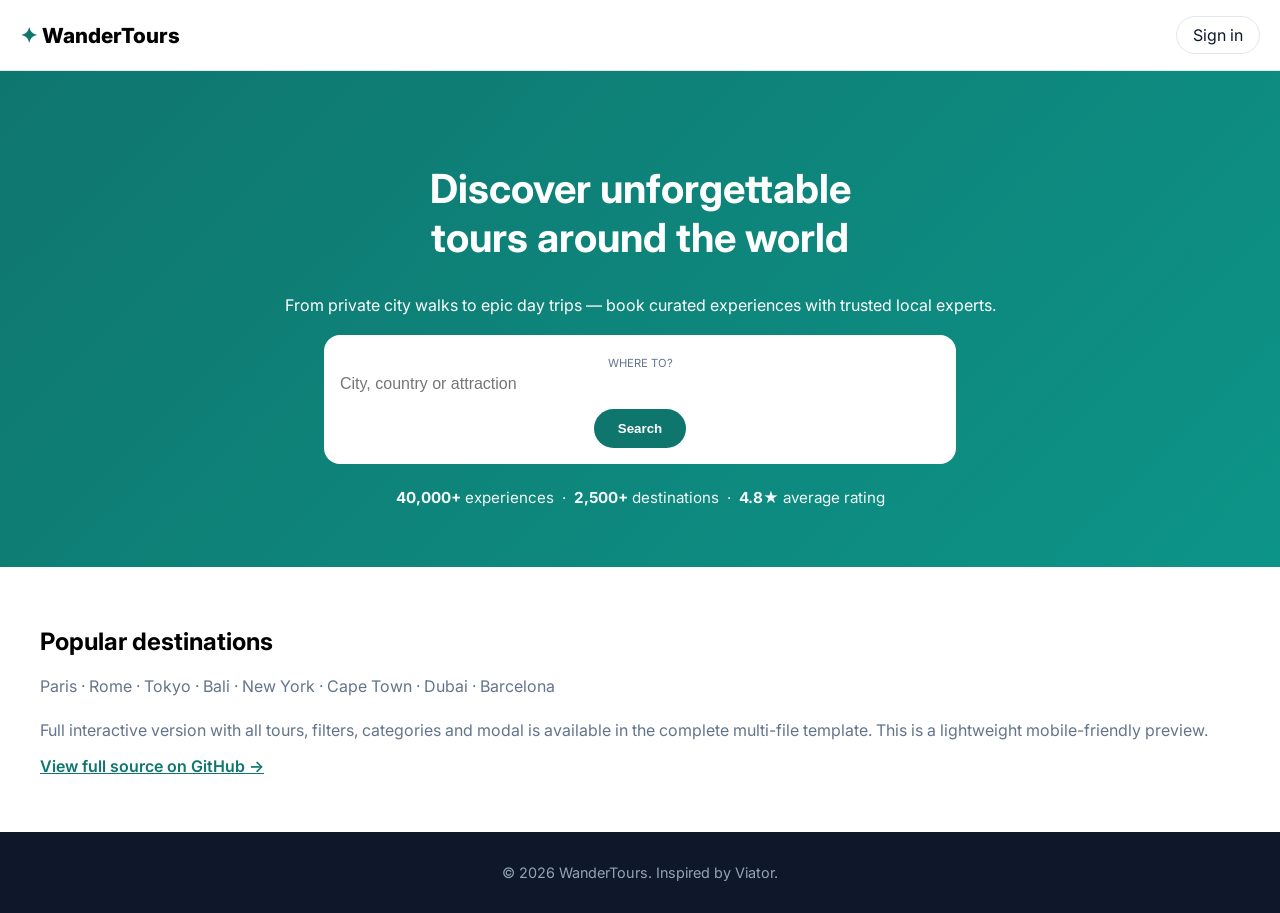
==== index.html @ 13a43f22 "Add WanderTours travel site template (self-contained for easy viewing)" ====
<!DOCTYPE html>
<html lang="en">
<head>
  <meta charset="UTF-8" />
  <meta name="viewport" content="width=device-width, initial-scale=1.0" />
  <title>WanderTours – Tours & Experiences Worldwide</title>
  <meta name="description" content="Discover and book unforgettable tours, activities and experiences in destinations around the world. Similar to Viator – curated adventures for every traveler." />
  <link rel="preconnect" href="https://fonts.googleapis.com" />
  <link rel="preconnect" href="https://fonts.gstatic.com" crossorigin />
  <link href="https://fonts.googleapis.com/css2?family=Inter:wght@400;500;600;700;800&display=swap" rel="stylesheet" />
  <style>
/* styles will be here - truncated for this call, full version next */
body { font-family: Inter, sans-serif; margin: 0; }
.hero { background: linear-gradient(135deg, #0f766e, #0d9488); color: white; padding: 60px 20px; text-align: center; }
.hero h1 { font-size: 2.5rem; }
.search-card { background: white; border-radius: 16px; padding: 16px; max-width: 600px; margin: 20px auto; color: #0f172a; }
.btn-search { background: #0f766e; color: white; border: none; padding: 12px 24px; border-radius: 999px; font-weight: 700; }
  </style>
</head>
<body>
  <header style="padding: 16px 20px; display: flex; justify-content: space-between; align-items: center; border-bottom: 1px solid #e2e8f0;">
    <div style="font-weight: 800; font-size: 1.3rem;"><span style="color:#0f766e">✦</span> WanderTours</div>
    <div style="display:flex; gap:12px;"><a href="#" style="padding:8px 16px; border:1.5px solid #e2e8f0; border-radius:999px; text-decoration:none; color:#0f172a;">Sign in</a></div>
  </header>
  <section class="hero">
    <h1>Discover unforgettable<br>tours around the world</h1>
    <p>From private city walks to epic day trips — book curated experiences with trusted local experts.</p>
    <div class="search-card">
      <div style="margin-bottom:12px;"><label style="font-size:0.7rem; text-transform:uppercase; color:#64748b;">Where to?</label><br><input type="text" placeholder="City, country or attraction" style="width:100%; border:none; font-size:1rem; padding:4px 0;"></div>
      <button class="btn-search">Search</button>
    </div>
    <div style="margin-top:24px; font-size:0.95rem; opacity:0.95;"><strong>40,000+</strong> experiences &nbsp;·&nbsp; <strong>2,500+</strong> destinations &nbsp;·&nbsp; <strong>4.8★</strong> average rating</div>
  </section>
  <section style="padding:40px 20px; max-width:1200px; margin:0 auto;">
    <h2>Popular destinations</h2>
    <p style="color:#64748b;">Paris · Rome · Tokyo · Bali · New York · Cape Town · Dubai · Barcelona</p>
    <p style="margin-top:24px; color:#64748b;">Full interactive version with all tours, filters, categories and modal is available in the complete multi-file template. This is a lightweight mobile-friendly preview.</p>
    <p style="margin-top:16px;"><a href="https://github.com/secretvoyages/wandertours" style="color:#0f766e; font-weight:600;">View full source on GitHub →</a></p>
  </section>
  <footer style="background:#0f172a; color:#94a3b8; padding:32px 20px; text-align:center; font-size:0.9rem;">
    © 2026 WanderTours. Inspired by Viator.
  </footer>
</body>
</html>
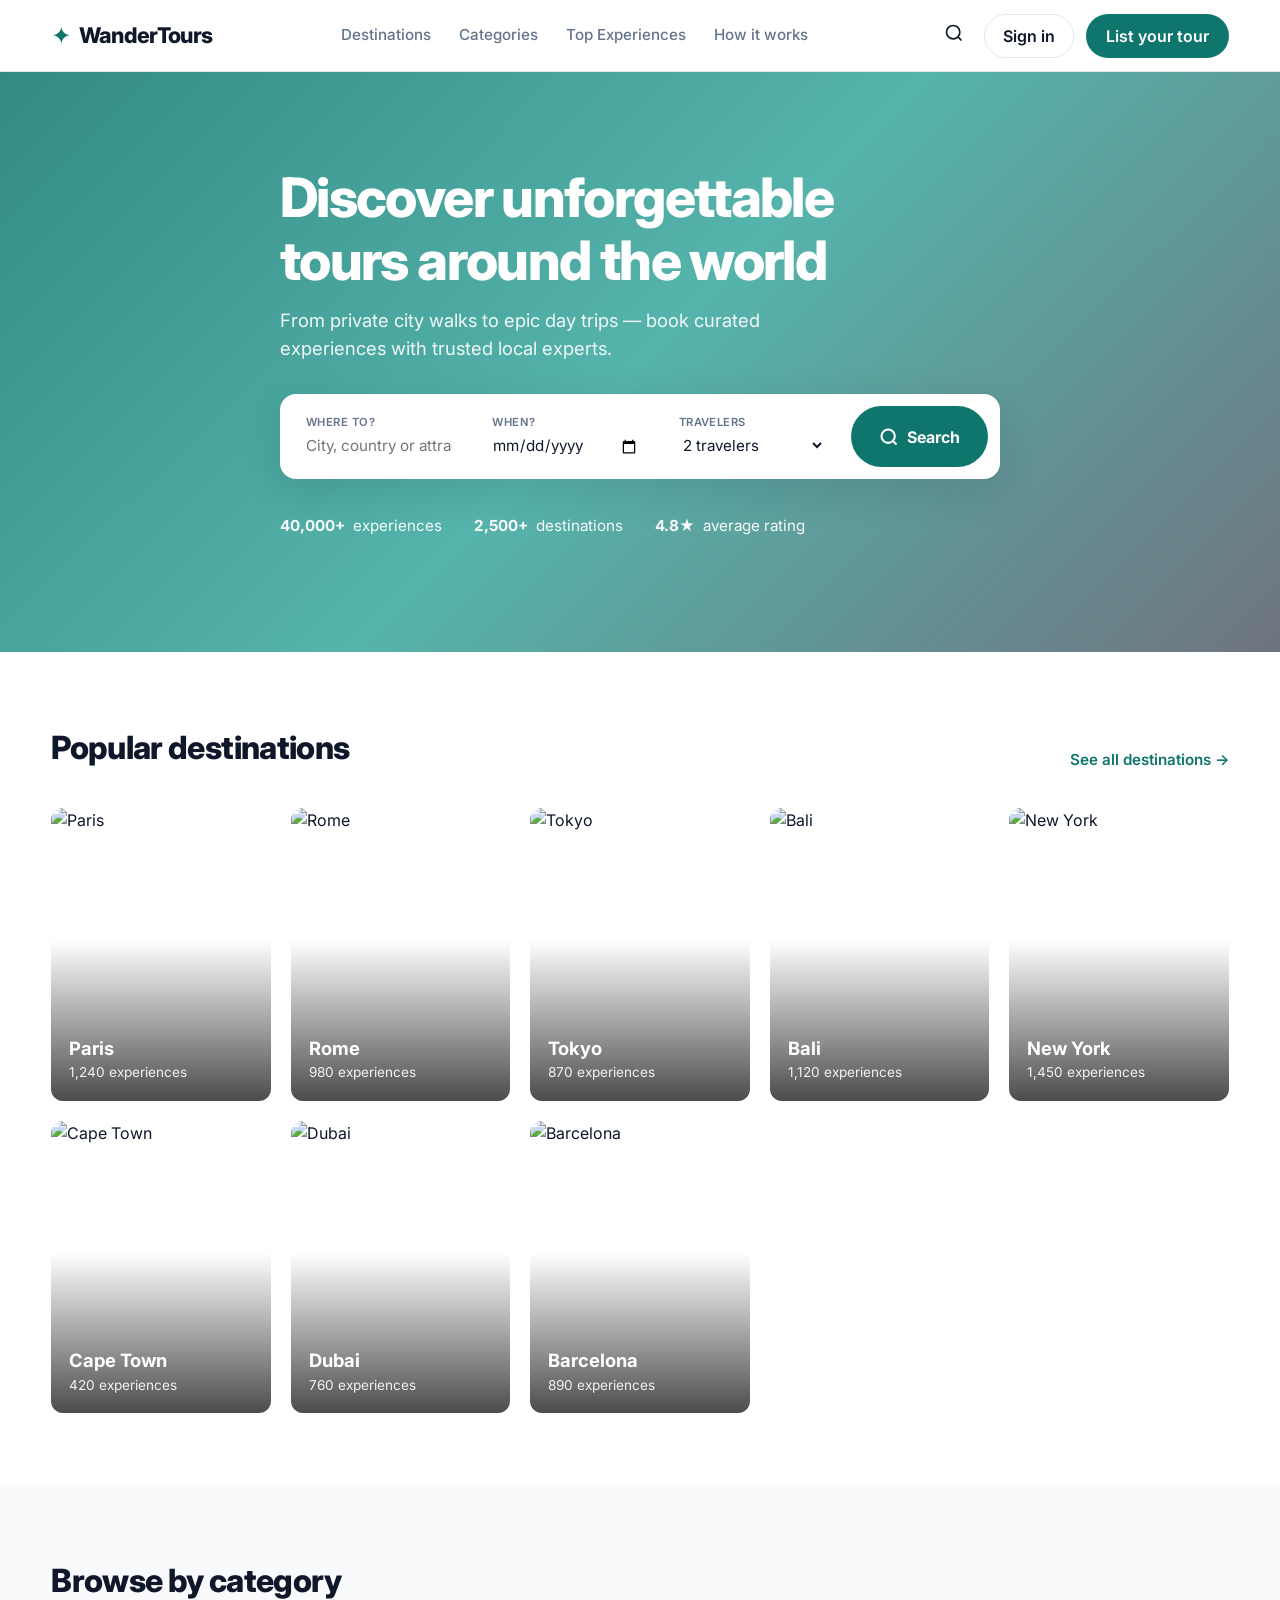
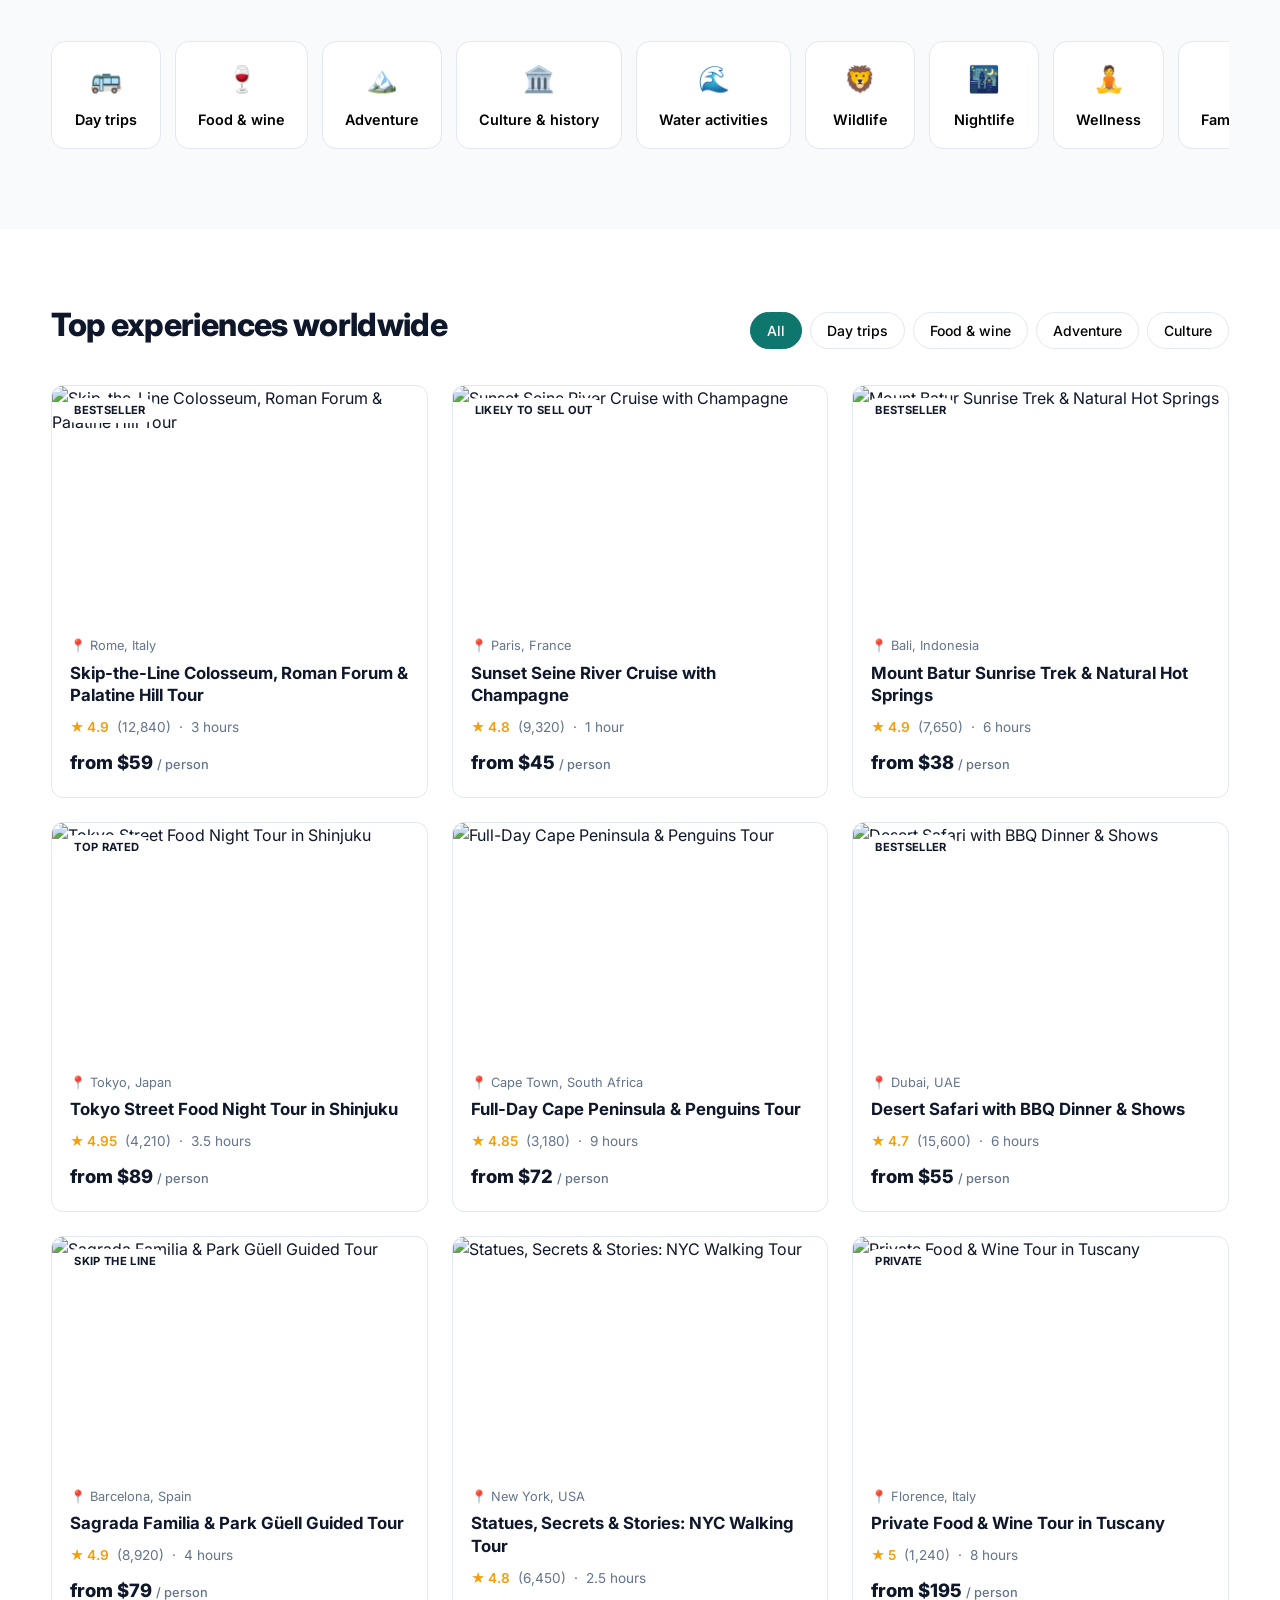
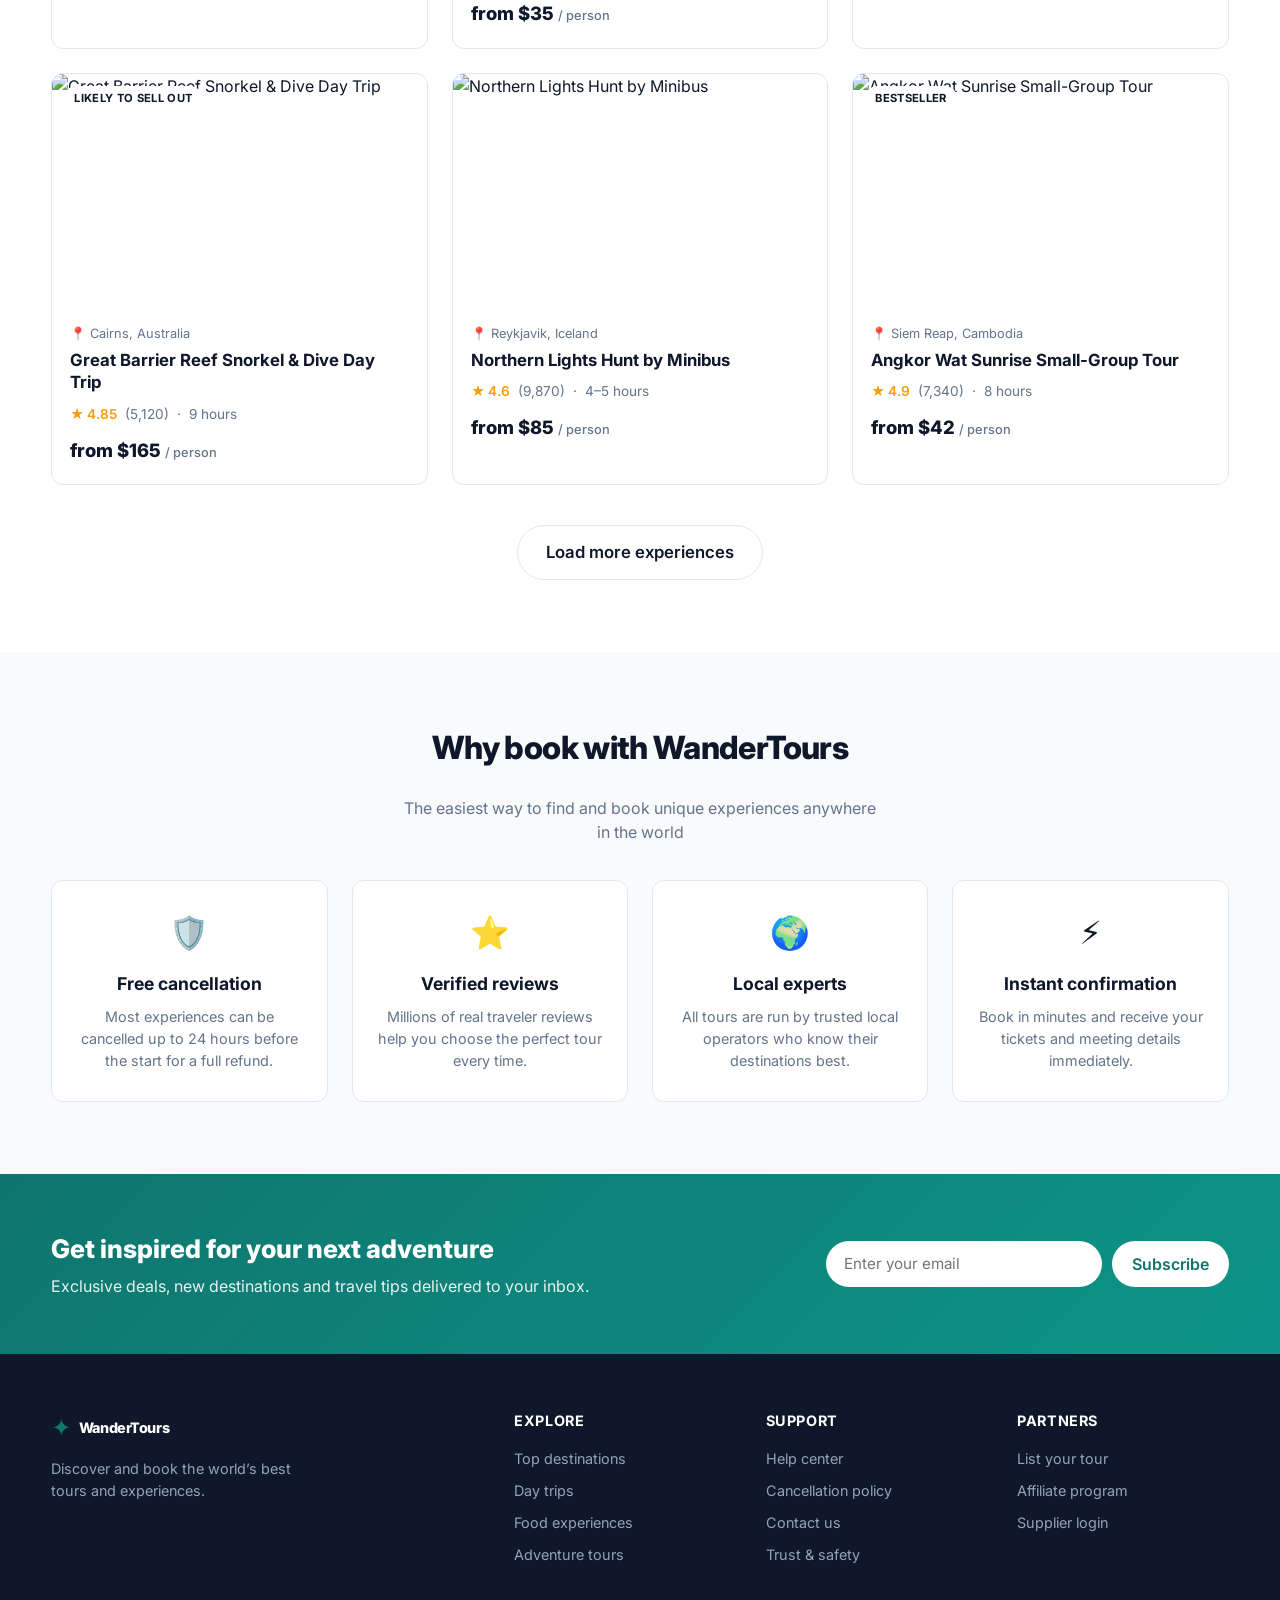
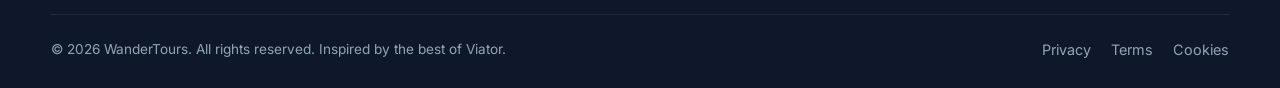
==== commit 6325f980: "Replace with full multi-file WanderTours site" ====
--- a/index.html
+++ b/index.html
@@ -8,37 +8,231 @@
   <link rel="preconnect" href="https://fonts.googleapis.com" />
   <link rel="preconnect" href="https://fonts.gstatic.com" crossorigin />
   <link href="https://fonts.googleapis.com/css2?family=Inter:wght@400;500;600;700;800&display=swap" rel="stylesheet" />
-  <style>
-/* styles will be here - truncated for this call, full version next */
-body { font-family: Inter, sans-serif; margin: 0; }
-.hero { background: linear-gradient(135deg, #0f766e, #0d9488); color: white; padding: 60px 20px; text-align: center; }
-.hero h1 { font-size: 2.5rem; }
-.search-card { background: white; border-radius: 16px; padding: 16px; max-width: 600px; margin: 20px auto; color: #0f172a; }
-.btn-search { background: #0f766e; color: white; border: none; padding: 12px 24px; border-radius: 999px; font-weight: 700; }
-  </style>
+  <link rel="stylesheet" href="css/styles.css" />
 </head>
 <body>
-  <header style="padding: 16px 20px; display: flex; justify-content: space-between; align-items: center; border-bottom: 1px solid #e2e8f0;">
-    <div style="font-weight: 800; font-size: 1.3rem;"><span style="color:#0f766e">✦</span> WanderTours</div>
-    <div style="display:flex; gap:12px;"><a href="#" style="padding:8px 16px; border:1.5px solid #e2e8f0; border-radius:999px; text-decoration:none; color:#0f172a;">Sign in</a></div>
+  <!-- ========== HEADER / NAV ========== -->
+  <header class="header" id="header">
+    <div class="container header-inner">
+      <a href="index.html" class="logo">
+        <span class="logo-icon">✦</span>
+        <span class="logo-text">WanderTours</span>
+      </a>
+
+      <nav class="nav" id="nav">
+        <a href="#destinations">Destinations</a>
+        <a href="#categories">Categories</a>
+        <a href="#featured">Top Experiences</a>
+        <a href="#how-it-works">How it works</a>
+      </nav>
+
+      <div class="header-actions">
+        <button class="btn-ghost" id="search-toggle" aria-label="Search">
+          <svg width="20" height="20" viewBox="0 0 24 24" fill="none" stroke="currentColor" stroke-width="2"><circle cx="11" cy="11" r="8"/><path d="m21 21-4.3-4.3"/></svg>
+        </button>
+        <a href="#" class="btn-outline">Sign in</a>
+        <a href="#" class="btn-primary">List your tour</a>
+        <button class="mobile-menu-btn" id="mobile-menu-btn" aria-label="Menu">
+          <span></span><span></span><span></span>
+        </button>
+      </div>
+    </div>
   </header>
+
+  <!-- ========== HERO ========== -->
   <section class="hero">
-    <h1>Discover unforgettable<br>tours around the world</h1>
-    <p>From private city walks to epic day trips — book curated experiences with trusted local experts.</p>
-    <div class="search-card">
-      <div style="margin-bottom:12px;"><label style="font-size:0.7rem; text-transform:uppercase; color:#64748b;">Where to?</label><br><input type="text" placeholder="City, country or attraction" style="width:100%; border:none; font-size:1rem; padding:4px 0;"></div>
-      <button class="btn-search">Search</button>
-    </div>
-    <div style="margin-top:24px; font-size:0.95rem; opacity:0.95;"><strong>40,000+</strong> experiences &nbsp;·&nbsp; <strong>2,500+</strong> destinations &nbsp;·&nbsp; <strong>4.8★</strong> average rating</div>
-  </section>
-  <section style="padding:40px 20px; max-width:1200px; margin:0 auto;">
-    <h2>Popular destinations</h2>
-    <p style="color:#64748b;">Paris · Rome · Tokyo · Bali · New York · Cape Town · Dubai · Barcelona</p>
-    <p style="margin-top:24px; color:#64748b;">Full interactive version with all tours, filters, categories and modal is available in the complete multi-file template. This is a lightweight mobile-friendly preview.</p>
-    <p style="margin-top:16px;"><a href="https://github.com/secretvoyages/wandertours" style="color:#0f766e; font-weight:600;">View full source on GitHub →</a></p>
-  </section>
-  <footer style="background:#0f172a; color:#94a3b8; padding:32px 20px; text-align:center; font-size:0.9rem;">
-    © 2026 WanderTours. Inspired by Viator.
+    <div class="hero-bg"></div>
+    <div class="container hero-content">
+      <h1>Discover unforgettable<br />tours around the world</h1>
+      <p class="hero-subtitle">From private city walks to epic day trips — book curated experiences with trusted local experts.</p>
+
+      <!-- Search bar -->
+      <div class="search-card">
+        <div class="search-field">
+          <label>Where to?</label>
+          <input type="text" id="destination-input" placeholder="City, country or attraction" autocomplete="off" />
+          <div class="suggestions" id="destination-suggestions"></div>
+        </div>
+        <div class="search-field">
+          <label>When?</label>
+          <input type="date" id="date-input" />
+        </div>
+        <div class="search-field">
+          <label>Travelers</label>
+          <select id="travelers-input">
+            <option value="1">1 traveler</option>
+            <option value="2" selected>2 travelers</option>
+            <option value="3">3 travelers</option>
+            <option value="4">4 travelers</option>
+            <option value="5+">5+ travelers</option>
+          </select>
+        </div>
+        <button class="btn-search" id="search-btn">
+          <svg width="20" height="20" viewBox="0 0 24 24" fill="none" stroke="currentColor" stroke-width="2.5"><circle cx="11" cy="11" r="8"/><path d="m21 21-4.3-4.3"/></svg>
+          Search
+        </button>
+      </div>
+
+      <div class="hero-stats">
+        <div><strong>40,000+</strong> experiences</div>
+        <div><strong>2,500+</strong> destinations</div>
+        <div><strong>4.8★</strong> average rating</div>
+      </div>
+    </div>
+  </section>
+
+  <!-- ========== POPULAR DESTINATIONS ========== -->
+  <section class="section" id="destinations">
+    <div class="container">
+      <div class="section-header">
+        <h2>Popular destinations</h2>
+        <a href="#" class="see-all">See all destinations →</a>
+      </div>
+      <div class="destinations-grid" id="destinations-grid">
+        <!-- filled by JS -->
+      </div>
+    </div>
+  </section>
+
+  <!-- ========== CATEGORIES ========== -->
+  <section class="section section-alt" id="categories">
+    <div class="container">
+      <div class="section-header">
+        <h2>Browse by category</h2>
+      </div>
+      <div class="categories-scroll" id="categories-scroll">
+        <!-- filled by JS -->
+      </div>
+    </div>
+  </section>
+
+  <!-- ========== FEATURED TOURS ========== -->
+  <section class="section" id="featured">
+    <div class="container">
+      <div class="section-header">
+        <h2>Top experiences worldwide</h2>
+        <div class="filters">
+          <button class="filter-chip active" data-filter="all">All</button>
+          <button class="filter-chip" data-filter="day-trips">Day trips</button>
+          <button class="filter-chip" data-filter="food">Food & wine</button>
+          <button class="filter-chip" data-filter="adventure">Adventure</button>
+          <button class="filter-chip" data-filter="culture">Culture</button>
+        </div>
+      </div>
+      <div class="tours-grid" id="tours-grid">
+        <!-- filled by JS -->
+      </div>
+      <div class="center-cta">
+        <button class="btn-outline btn-lg" id="load-more">Load more experiences</button>
+      </div>
+    </div>
+  </section>
+
+  <!-- ========== WHY US / HOW IT WORKS ========== -->
+  <section class="section section-alt" id="how-it-works">
+    <div class="container">
+      <div class="section-header center">
+        <h2>Why book with WanderTours</h2>
+        <p class="section-sub">The easiest way to find and book unique experiences anywhere in the world</p>
+      </div>
+      <div class="features-grid">
+        <div class="feature-card">
+          <div class="feature-icon">🛡️</div>
+          <h3>Free cancellation</h3>
+          <p>Most experiences can be cancelled up to 24 hours before the start for a full refund.</p>
+        </div>
+        <div class="feature-card">
+          <div class="feature-icon">⭐</div>
+          <h3>Verified reviews</h3>
+          <p>Millions of real traveler reviews help you choose the perfect tour every time.</p>
+        </div>
+        <div class="feature-card">
+          <div class="feature-icon">🌍</div>
+          <h3>Local experts</h3>
+          <p>All tours are run by trusted local operators who know their destinations best.</p>
+        </div>
+        <div class="feature-card">
+          <div class="feature-icon">⚡</div>
+          <h3>Instant confirmation</h3>
+          <p>Book in minutes and receive your tickets and meeting details immediately.</p>
+        </div>
+      </div>
+    </div>
+  </section>
+
+  <!-- ========== NEWSLETTER ========== -->
+  <section class="newsletter">
+    <div class="container newsletter-inner">
+      <div>
+        <h2>Get inspired for your next adventure</h2>
+        <p>Exclusive deals, new destinations and travel tips delivered to your inbox.</p>
+      </div>
+      <form class="newsletter-form" id="newsletter-form">
+        <input type="email" placeholder="Enter your email" required />
+        <button type="submit" class="btn-primary">Subscribe</button>
+      </form>
+    </div>
+  </section>
+
+  <!-- ========== FOOTER ========== -->
+  <footer class="footer">
+    <div class="container">
+      <div class="footer-grid">
+        <div class="footer-brand">
+          <a href="index.html" class="logo">
+            <span class="logo-icon">✦</span>
+            <span class="logo-text">WanderTours</span>
+          </a>
+          <p>Discover and book the world’s best tours and experiences.</p>
+        </div>
+        <div>
+          <h4>Explore</h4>
+          <ul>
+            <li><a href="#">Top destinations</a></li>
+            <li><a href="#">Day trips</a></li>
+            <li><a href="#">Food experiences</a></li>
+            <li><a href="#">Adventure tours</a></li>
+          </ul>
+        </div>
+        <div>
+          <h4>Support</h4>
+          <ul>
+            <li><a href="#">Help center</a></li>
+            <li><a href="#">Cancellation policy</a></li>
+            <li><a href="#">Contact us</a></li>
+            <li><a href="#">Trust & safety</a></li>
+          </ul>
+        </div>
+        <div>
+          <h4>Partners</h4>
+          <ul>
+            <li><a href="#">List your tour</a></li>
+            <li><a href="#">Affiliate program</a></li>
+            <li><a href="#">Supplier login</a></li>
+          </ul>
+        </div>
+      </div>
+      <div class="footer-bottom">
+        <p>© 2026 WanderTours. All rights reserved. Inspired by the best of Viator.</p>
+        <div class="footer-links">
+          <a href="#">Privacy</a>
+          <a href="#">Terms</a>
+          <a href="#">Cookies</a>
+        </div>
+      </div>
+    </div>
   </footer>
+
+  <!-- Tour detail modal -->
+  <div class="modal" id="tour-modal" aria-hidden="true">
+    <div class="modal-backdrop" data-close></div>
+    <div class="modal-content">
+      <button class="modal-close" data-close aria-label="Close">&times;</button>
+      <div id="modal-body"></div>
+    </div>
+  </div>
+
+  <script src="js/data.js"></script>
+  <script src="js/app.js"></script>
 </body>
-</html>+</html>
--- a/css/styles.css
+++ b/css/styles.css
@@ -0,0 +1,403 @@
+/* ========== RESET & BASE ========== */
+*, *::before, *::after { box-sizing: border-box; margin: 0; padding: 0; }
+:root {
+  --primary: #0f766e;
+  --primary-dark: #0d9488;
+  --primary-light: #ccfbf1;
+  --accent: #f97316;
+  --text: #0f172a;
+  --text-muted: #64748b;
+  --bg: #ffffff;
+  --bg-alt: #f8fafc;
+  --border: #e2e8f0;
+  --radius: 12px;
+  --shadow: 0 4px 20px rgba(15, 23, 42, 0.08);
+  --shadow-lg: 0 12px 40px rgba(15, 23, 42, 0.12);
+  --header-h: 72px;
+}
+html { scroll-behavior: smooth; }
+body {
+  font-family: 'Inter', system-ui, -apple-system, sans-serif;
+  color: var(--text);
+  background: var(--bg);
+  line-height: 1.5;
+  -webkit-font-smoothing: antialiased;
+}
+img { max-width: 100%; display: block; }
+a { color: inherit; text-decoration: none; }
+button, input, select { font: inherit; }
+.container { width: min(1200px, 92%); margin-inline: auto; }
+
+/* ========== BUTTONS ========== */
+.btn-primary {
+  display: inline-flex; align-items: center; gap: 8px;
+  background: var(--primary); color: white;
+  padding: 10px 20px; border-radius: 999px;
+  font-weight: 600; border: none; cursor: pointer;
+  transition: background 0.2s, transform 0.15s;
+}
+.btn-primary:hover { background: var(--primary-dark); }
+.btn-outline {
+  display: inline-flex; align-items: center; gap: 8px;
+  background: transparent; color: var(--text);
+  padding: 9px 18px; border-radius: 999px;
+  font-weight: 600; border: 1.5px solid var(--border);
+  cursor: pointer; transition: all 0.2s;
+}
+.btn-outline:hover { border-color: var(--primary); color: var(--primary); }
+.btn-ghost {
+  background: none; border: none; cursor: pointer;
+  color: var(--text); padding: 8px; border-radius: 8px;
+}
+.btn-ghost:hover { background: var(--bg-alt); }
+.btn-lg { padding: 14px 28px; font-size: 1.05rem; }
+.btn-search {
+  display: flex; align-items: center; justify-content: center; gap: 8px;
+  background: var(--primary); color: white;
+  padding: 14px 28px; border: none; border-radius: 999px;
+  font-weight: 700; cursor: pointer; white-space: nowrap;
+  transition: background 0.2s;
+}
+.btn-search:hover { background: var(--primary-dark); }
+
+/* ========== HEADER ========== */
+.header {
+  position: sticky; top: 0; z-index: 100;
+  background: rgba(255,255,255,0.92);
+  backdrop-filter: blur(12px);
+  border-bottom: 1px solid var(--border);
+  height: var(--header-h);
+}
+.header-inner {
+  display: flex; align-items: center; justify-content: space-between;
+  height: 100%;
+}
+.logo {
+  display: flex; align-items: center; gap: 8px;
+  font-weight: 800; font-size: 1.35rem; letter-spacing: -0.03em;
+}
+.logo-icon { color: var(--primary); font-size: 1.5rem; }
+.nav { display: flex; gap: 28px; }
+.nav a {
+  font-weight: 500; font-size: 0.95rem; color: var(--text-muted);
+  transition: color 0.2s;
+}
+.nav a:hover { color: var(--primary); }
+.header-actions { display: flex; align-items: center; gap: 12px; }
+.mobile-menu-btn {
+  display: none; flex-direction: column; gap: 5px;
+  background: none; border: none; cursor: pointer; padding: 6px;
+}
+.mobile-menu-btn span {
+  display: block; width: 22px; height: 2px; background: var(--text);
+  border-radius: 2px;
+}
+
+/* ========== HERO ========== */
+.hero {
+  position: relative;
+  min-height: 580px;
+  display: flex; align-items: center;
+  padding: 60px 0 80px;
+  overflow: hidden;
+}
+.hero-bg {
+  position: absolute; inset: 0;
+  background:
+    linear-gradient(135deg, rgba(15, 118, 110, 0.85) 0%, rgba(13, 148, 136, 0.7) 50%, rgba(15, 23, 42, 0.6) 100%),
+    url('https://images.unsplash.com/photo-1488646953015-11bdad4d6754?auto=format&fit=crop&w=1600&q=80') center/cover;
+  z-index: 0;
+}
+.hero-content {
+  position: relative; z-index: 1;
+  color: white; max-width: 720px;
+}
+.hero h1 {
+  font-size: clamp(2.2rem, 5vw, 3.4rem);
+  font-weight: 800; line-height: 1.15;
+  letter-spacing: -0.03em; margin-bottom: 16px;
+}
+.hero-subtitle {
+  font-size: 1.15rem; opacity: 0.92; margin-bottom: 32px;
+  max-width: 520px;
+}
+.search-card {
+  display: flex; flex-wrap: wrap; gap: 12px;
+  background: white; border-radius: 16px;
+  padding: 12px; box-shadow: var(--shadow-lg);
+  margin-bottom: 36px;
+}
+.search-field {
+  flex: 1 1 160px; position: relative;
+  padding: 8px 14px;
+}
+.search-field label {
+  display: block; font-size: 0.7rem; font-weight: 600;
+  text-transform: uppercase; letter-spacing: 0.04em;
+  color: var(--text-muted); margin-bottom: 2px;
+}
+.search-field input,
+.search-field select {
+  width: 100%; border: none; outline: none;
+  font-size: 0.95rem; color: var(--text);
+  background: transparent;
+}
+.suggestions {
+  position: absolute; top: 100%; left: 0; right: 0;
+  background: white; border-radius: 10px;
+  box-shadow: var(--shadow-lg); z-index: 20;
+  display: none; max-height: 240px; overflow-y: auto;
+}
+.suggestions.show { display: block; }
+.suggestion-item {
+  padding: 10px 14px; cursor: pointer; font-size: 0.9rem;
+  color: var(--text);
+}
+.suggestion-item:hover { background: var(--primary-light); color: var(--primary); }
+.hero-stats {
+  display: flex; gap: 32px; flex-wrap: wrap;
+  font-size: 0.95rem; opacity: 0.95;
+}
+.hero-stats strong { font-weight: 700; margin-right: 4px; }
+
+/* ========== SECTIONS ========== */
+.section { padding: 72px 0; }
+.section-alt { background: var(--bg-alt); }
+.section-header {
+  display: flex; align-items: flex-end; justify-content: space-between;
+  margin-bottom: 36px; gap: 16px; flex-wrap: wrap;
+}
+.section-header.center { flex-direction: column; align-items: center; text-align: center; }
+.section-header h2 {
+  font-size: clamp(1.6rem, 3vw, 2rem);
+  font-weight: 800; letter-spacing: -0.02em;
+}
+.section-sub { color: var(--text-muted); max-width: 480px; margin-top: 8px; }
+.see-all { font-weight: 600; color: var(--primary); font-size: 0.95rem; }
+.see-all:hover { text-decoration: underline; }
+
+/* ========== DESTINATIONS ========== */
+.destinations-grid {
+  display: grid;
+  grid-template-columns: repeat(auto-fill, minmax(200px, 1fr));
+  gap: 20px;
+}
+.dest-card {
+  position: relative; border-radius: var(--radius);
+  overflow: hidden; aspect-ratio: 3/4;
+  cursor: pointer; transition: transform 0.25s, box-shadow 0.25s;
+}
+.dest-card:hover { transform: translateY(-4px); box-shadow: var(--shadow-lg); }
+.dest-card img { width: 100%; height: 100%; object-fit: cover; }
+.dest-card .overlay {
+  position: absolute; inset: 0;
+  background: linear-gradient(to top, rgba(0,0,0,0.7) 0%, transparent 55%);
+  display: flex; flex-direction: column; justify-content: flex-end;
+  padding: 18px;
+  color: white;
+}
+.dest-card h3 { font-size: 1.15rem; font-weight: 700; }
+.dest-card span { font-size: 0.85rem; opacity: 0.9; }
+
+/* ========== CATEGORIES ========== */
+.categories-scroll {
+  display: flex; gap: 14px; overflow-x: auto;
+  padding-bottom: 8px; scrollbar-width: thin;
+}
+.cat-chip {
+  flex-shrink: 0;
+  display: flex; flex-direction: column; align-items: center; gap: 10px;
+  padding: 18px 22px; background: white;
+  border: 1.5px solid var(--border); border-radius: 14px;
+  cursor: pointer; transition: all 0.2s;
+  min-width: 110px;
+}
+.cat-chip:hover, .cat-chip.active {
+  border-color: var(--primary); background: var(--primary-light);
+  color: var(--primary);
+}
+.cat-chip .icon { font-size: 1.6rem; }
+.cat-chip span { font-weight: 600; font-size: 0.9rem; }
+
+/* ========== TOURS GRID ========== */
+.filters { display: flex; gap: 8px; flex-wrap: wrap; }
+.filter-chip {
+  padding: 7px 16px; border-radius: 999px;
+  border: 1.5px solid var(--border); background: white;
+  font-weight: 500; font-size: 0.875rem; cursor: pointer;
+  transition: all 0.2s;
+}
+.filter-chip:hover, .filter-chip.active {
+  background: var(--primary); color: white; border-color: var(--primary);
+}
+.tours-grid {
+  display: grid;
+  grid-template-columns: repeat(auto-fill, minmax(280px, 1fr));
+  gap: 24px;
+}
+.tour-card {
+  background: white; border-radius: var(--radius);
+  overflow: hidden; border: 1px solid var(--border);
+  transition: transform 0.25s, box-shadow 0.25s;
+  cursor: pointer;
+}
+.tour-card:hover { transform: translateY(-5px); box-shadow: var(--shadow-lg); }
+.tour-card .img-wrap {
+  position: relative; aspect-ratio: 16/10; overflow: hidden;
+}
+.tour-card img { width: 100%; height: 100%; object-fit: cover; transition: transform 0.4s; }
+.tour-card:hover img { transform: scale(1.05); }
+.tour-card .badge {
+  position: absolute; top: 12px; left: 12px;
+  background: white; color: var(--text);
+  font-size: 0.7rem; font-weight: 700;
+  padding: 4px 10px; border-radius: 999px;
+  text-transform: uppercase; letter-spacing: 0.03em;
+}
+.tour-card .body { padding: 16px 18px 20px; }
+.tour-card .location {
+  font-size: 0.8rem; color: var(--text-muted);
+  margin-bottom: 6px; display: flex; align-items: center; gap: 4px;
+}
+.tour-card h3 {
+  font-size: 1.05rem; font-weight: 700; line-height: 1.35;
+  margin-bottom: 10px;
+  display: -webkit-box; -webkit-line-clamp: 2; -webkit-box-orient: vertical;
+  overflow: hidden;
+}
+.tour-card .meta {
+  display: flex; align-items: center; gap: 8px;
+  font-size: 0.85rem; color: var(--text-muted); margin-bottom: 12px;
+}
+.tour-card .rating { color: #f59e0b; font-weight: 600; }
+.tour-card .price-row {
+  display: flex; align-items: baseline; justify-content: space-between;
+}
+.tour-card .price {
+  font-size: 1.15rem; font-weight: 800; color: var(--text);
+}
+.tour-card .price span { font-size: 0.8rem; font-weight: 500; color: var(--text-muted); }
+.tour-card .duration { font-size: 0.8rem; color: var(--text-muted); }
+.center-cta { text-align: center; margin-top: 40px; }
+
+/* ========== FEATURES ========== */
+.features-grid {
+  display: grid;
+  grid-template-columns: repeat(auto-fit, minmax(220px, 1fr));
+  gap: 24px;
+}
+.feature-card {
+  background: white; border-radius: var(--radius);
+  padding: 28px 24px; text-align: center;
+  border: 1px solid var(--border);
+}
+.feature-icon { font-size: 2rem; margin-bottom: 14px; }
+.feature-card h3 { font-size: 1.1rem; font-weight: 700; margin-bottom: 8px; }
+.feature-card p { font-size: 0.9rem; color: var(--text-muted); line-height: 1.55; }
+
+/* ========== NEWSLETTER ========== */
+.newsletter {
+  background: linear-gradient(135deg, var(--primary) 0%, #0d9488 100%);
+  color: white; padding: 56px 0;
+}
+.newsletter-inner {
+  display: flex; align-items: center; justify-content: space-between;
+  gap: 32px; flex-wrap: wrap;
+}
+.newsletter h2 { font-size: 1.6rem; font-weight: 800; margin-bottom: 6px; }
+.newsletter p { opacity: 0.9; }
+.newsletter-form {
+  display: flex; gap: 10px; flex-wrap: wrap;
+}
+.newsletter-form input {
+  padding: 12px 18px; border-radius: 999px; border: none;
+  min-width: 260px; font-size: 0.95rem;
+}
+.newsletter-form .btn-primary {
+  background: white; color: var(--primary);
+}
+.newsletter-form .btn-primary:hover { background: #f0fdfa; }
+
+/* ========== FOOTER ========== */
+.footer {
+  background: #0f172a; color: #94a3b8;
+  padding: 56px 0 28px;
+}
+.footer-grid {
+  display: grid;
+  grid-template-columns: 2fr 1fr 1fr 1fr;
+  gap: 40px; margin-bottom: 40px;
+}
+.footer-brand .logo { color: white; margin-bottom: 12px; }
+.footer-brand p { font-size: 0.9rem; max-width: 260px; }
+.footer h4 {
+  color: white; font-size: 0.9rem; font-weight: 700;
+  margin-bottom: 14px; text-transform: uppercase; letter-spacing: 0.04em;
+}
+.footer ul { list-style: none; }
+.footer li { margin-bottom: 8px; }
+.footer a { font-size: 0.9rem; transition: color 0.2s; }
+.footer a:hover { color: white; }
+.footer-bottom {
+  display: flex; justify-content: space-between; align-items: center;
+  padding-top: 24px; border-top: 1px solid #1e293b;
+  font-size: 0.85rem; flex-wrap: wrap; gap: 12px;
+}
+.footer-links { display: flex; gap: 20px; }
+
+/* ========== MODAL ========== */
+.modal {
+  position: fixed; inset: 0; z-index: 200;
+  display: flex; align-items: center; justify-content: center;
+  opacity: 0; visibility: hidden; transition: all 0.25s;
+}
+.modal.open { opacity: 1; visibility: visible; }
+.modal-backdrop {
+  position: absolute; inset: 0; background: rgba(15,23,42,0.6);
+  backdrop-filter: blur(4px);
+}
+.modal-content {
+  position: relative; background: white;
+  border-radius: 16px; max-width: 640px; width: 92%;
+  max-height: 90vh; overflow-y: auto;
+  box-shadow: var(--shadow-lg);
+  transform: translateY(20px); transition: transform 0.25s;
+}
+.modal.open .modal-content { transform: translateY(0); }
+.modal-close {
+  position: absolute; top: 12px; right: 16px;
+  background: white; border: none; font-size: 1.6rem;
+  width: 36px; height: 36px; border-radius: 50%;
+  cursor: pointer; z-index: 2; box-shadow: var(--shadow);
+}
+.modal-body-img {
+  width: 100%; aspect-ratio: 16/9; object-fit: cover;
+  border-radius: 16px 16px 0 0;
+}
+.modal-body-content { padding: 24px 28px 32px; }
+.modal-body-content h2 { font-size: 1.5rem; font-weight: 800; margin-bottom: 8px; }
+.modal-meta { display: flex; gap: 16px; flex-wrap: wrap; margin-bottom: 16px; font-size: 0.9rem; color: var(--text-muted); }
+.modal-desc { color: var(--text-muted); line-height: 1.6; margin-bottom: 24px; }
+.modal-price-row {
+  display: flex; align-items: center; justify-content: space-between;
+  gap: 16px; flex-wrap: wrap;
+}
+.modal-price { font-size: 1.5rem; font-weight: 800; }
+.modal-price span { font-size: 0.9rem; font-weight: 500; color: var(--text-muted); }
+
+/* ========== RESPONSIVE ========== */
+@media (max-width: 900px) {
+  .nav { display: none; }
+  .mobile-menu-btn { display: flex; }
+  .footer-grid { grid-template-columns: 1fr 1fr; }
+}
+@media (max-width: 600px) {
+  .hero { min-height: auto; padding: 40px 0 56px; }
+  .search-card { flex-direction: column; }
+  .search-field { flex: 1 1 auto; }
+  .btn-search { width: 100%; }
+  .header-actions .btn-outline,
+  .header-actions .btn-primary { display: none; }
+  .footer-grid { grid-template-columns: 1fr; gap: 28px; }
+  .newsletter-form input { min-width: 100%; }
+}
